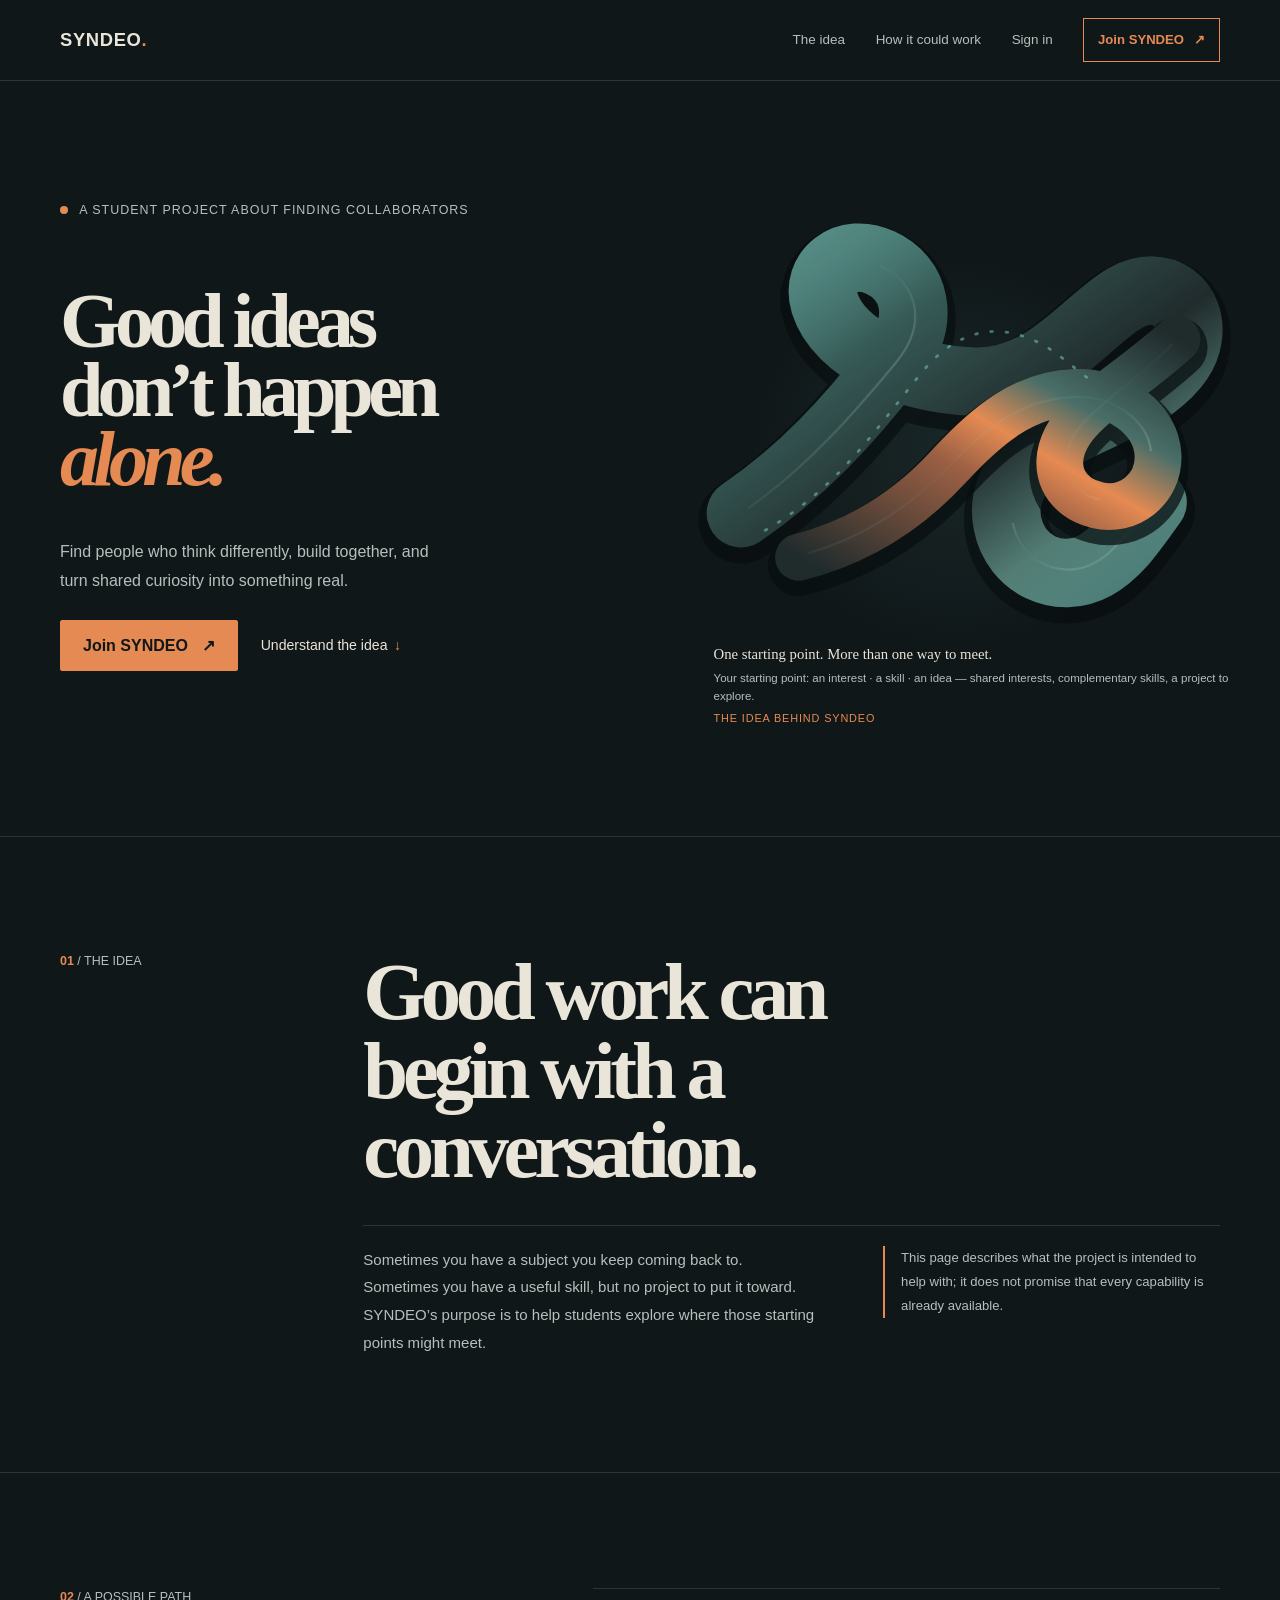
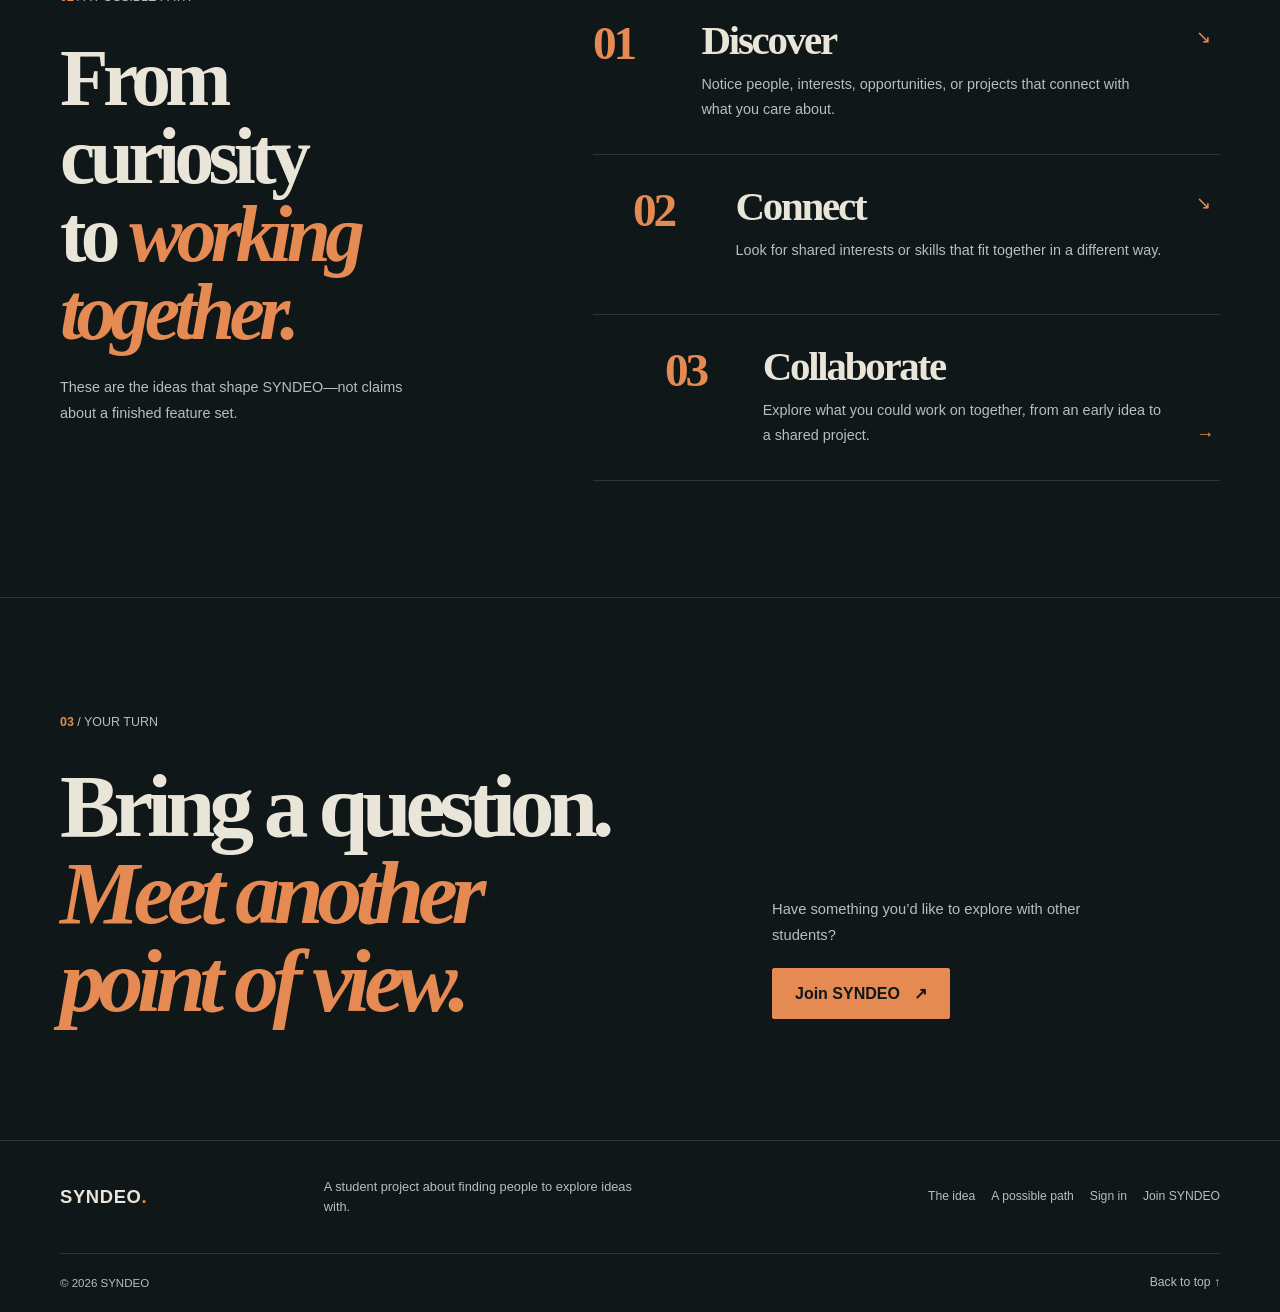
==== frontend/index.html @ c4bbc25a "Initial commit: SYNDEO frontend setup" ====
<!DOCTYPE html>
<html lang="en">
<head>
  <!-- Page metadata and the shared plus landing-page stylesheets. -->
  <meta charset="UTF-8">
  <meta name="viewport" content="width=device-width, initial-scale=1.0">
  <meta
    name="description"
    content="SYNDEO is a student project about finding people who share your interests, complement your skills, and may want to work on a project together."
  >
  <meta name="theme-color" content="#101719">
  <title>SYNDEO — Find people to make things with</title>
  <link rel="stylesheet" href="css/style.css">
  <link rel="stylesheet" href="css/landing.css">
  <script src="js/landing.js" defer></script>
  <script src="js/page-transitions.js" defer></script>
</head>

<body class="landing-page" id="top">
  <!-- Compact navigation keeps the main destinations available without JavaScript. -->
  <header class="landing-header">
    <nav class="landing-nav container" aria-label="Main navigation">
      <a class="landing-wordmark" href="index.html" aria-label="SYNDEO home">SYNDEO<span aria-hidden="true">.</span></a>
      <div class="landing-nav-links">
        <a href="#idea">The idea</a>
        <a href="#path">How it could work</a>
        <a href="pages/login.html" data-page-transition>Sign in</a>
        <a class="landing-nav-cta" href="pages/register.html" data-page-transition>Join SYNDEO <span aria-hidden="true">↗</span></a>
      </div>
    </nav>
  </header>

  <main>
    <!-- Hero pairs the existing student-focused message with an original liquid sculpture. -->
    <section class="hero-section container" aria-labelledby="hero-title">
      <div class="hero-heading">
        <p class="hero-eyebrow"><span class="eyebrow-mark" aria-hidden="true"></span>A student project about finding collaborators</p>
        <h1 id="hero-title" data-reveal="hero-title">Good ideas<br>don’t happen<br><span>alone.</span></h1>
        <div class="hero-intro" data-reveal="hero-intro">
          <p>Find people who think differently, build together, and turn shared curiosity into something real.</p>
          <div class="hero-actions">
            <a class="button hero-primary" href="pages/register.html" data-page-transition>Join SYNDEO <span aria-hidden="true">↗</span></a>
            <a class="hero-secondary" href="#idea">Understand the idea <span aria-hidden="true">↓</span></a>
          </div>
        </div>

        <figure class="hero-sculpture" data-reveal="hero-sculpture">
          <svg viewBox="0 0 640 520" aria-hidden="true" focusable="false">
            <defs>
              <linearGradient id="ribbon-teal" x1="0" y1="0" x2="1" y2="1">
                <stop offset="0" stop-color="#79C8BD" stop-opacity="0.7" />
                <stop offset="0.28" stop-color="#365A56" />
                <stop offset="0.58" stop-color="#202B2C" />
                <stop offset="0.8" stop-color="#527C74" />
                <stop offset="1" stop-color="#79C8BD" stop-opacity="0.55" />
              </linearGradient>
              <linearGradient id="ribbon-copper" x1="0" y1="1" x2="1" y2="0">
                <stop offset="0" stop-color="#202B2C" />
                <stop offset="0.42" stop-color="#9C6044" />
                <stop offset="0.56" stop-color="#E58A52" />
                <stop offset="0.72" stop-color="#496E68" />
                <stop offset="1" stop-color="#202B2C" />
              </linearGradient>
              <linearGradient id="ribbon-edge" x1="0" y1="0" x2="1" y2="1">
                <stop offset="0" stop-color="#EAE5D9" stop-opacity="0.5" />
                <stop offset="0.45" stop-color="#79C8BD" stop-opacity="0.04" />
                <stop offset="0.72" stop-color="#EAE5D9" stop-opacity="0.34" />
                <stop offset="1" stop-color="#79C8BD" stop-opacity="0.08" />
              </linearGradient>
            </defs>

            <g class="sculpture-back">
              <path class="sculpture-shadow" d="M82 372 C151 325 202 269 250 207 C290 156 274 111 237 94 C199 76 164 104 175 139 C191 190 267 224 341 226 C421 228 466 157 509 133 C550 110 584 139 578 177 C572 218 520 246 466 271 C403 300 369 340 378 384 C387 429 435 452 475 430 C502 415 520 386 539 360" />
              <path class="sculpture-ribbon sculpture-ribbon-main" d="M82 372 C151 325 202 269 250 207 C290 156 274 111 237 94 C199 76 164 104 175 139 C191 190 267 224 341 226 C421 228 466 157 509 133 C550 110 584 139 578 177 C572 218 520 246 466 271 C403 300 369 340 378 384 C387 429 435 452 475 430 C502 415 520 386 539 360" />
              <path class="sculpture-contour" d="M91 366 C157 319 205 264 254 205 C292 159 275 115 238 98" />
              <path class="sculpture-contour sculpture-contour-lower" d="M384 384 C393 426 438 447 475 427 C499 414 516 387 533 364" />
            </g>

            <g class="sculpture-front">
              <path class="sculpture-shadow sculpture-shadow-front" d="M146 421 C210 405 264 373 312 321 C356 273 397 240 453 238 C501 236 543 268 545 307 C547 345 512 372 477 363 C441 354 426 323 443 289 C461 253 512 228 566 179" />
              <path class="sculpture-ribbon sculpture-ribbon-front" d="M146 421 C210 405 264 373 312 321 C356 273 397 240 453 238 C501 236 543 268 545 307 C547 345 512 372 477 363 C441 354 426 323 443 289 C461 253 512 228 566 179" />
              <path class="sculpture-contour sculpture-contour-front" d="M158 416 C217 399 268 367 316 317 C359 272 400 244 453 243 C496 242 533 269 537 302" />
              <path class="sculpture-contour sculpture-contour-front-lower" d="M479 357 C449 349 435 321 449 291 C465 258 512 234 560 185" />
            </g>

            <g class="sculpture-thread">
              <path d="M109 391 C187 346 227 285 281 218 C317 173 355 164 390 174 C424 183 446 207 467 222" />
            </g>
          </svg>
          <figcaption class="sculpture-caption">
            <span class="sculpture-caption-title">One starting point. More than one way to meet.</span>
            <span>Your starting point: an interest · a skill · an idea — shared interests, complementary skills, a project to explore.</span>
            <span class="sculpture-caption-note">The idea behind SYNDEO</span>
          </figcaption>
        </figure>
      </div>
    </section>

    <!-- The idea stays on the shared midnight-teal canvas and describes an intention. -->
    <section class="idea-section" id="idea" aria-labelledby="idea-title">
      <div class="container idea-layout">
        <p class="section-index"><span>01</span> / The idea</p>
        <div class="idea-content" data-reveal="idea-content">
          <h2 id="idea-title">Good work can begin with a conversation.</h2>
          <div class="idea-copy">
            <p>Sometimes you have a subject you keep coming back to. Sometimes you have a useful skill, but no project to put it toward. SYNDEO’s purpose is to help students explore where those starting points might meet.</p>
            <p class="idea-caveat">This page describes what the project is intended to help with; it does not promise that every capability is already available.</p>
          </div>
        </div>
      </div>
    </section>

    <!-- The three concepts form one connected sequence rather than repeated feature cards. -->
    <section class="path-section" id="path" aria-labelledby="path-title">
      <div class="container path-layout">
        <div class="path-lead" data-reveal="path-lead">
          <p class="section-index"><span>02</span> / A possible path</p>
          <h2 id="path-title">From curiosity<br>to <em>working together.</em></h2>
          <p class="path-intro">These are the ideas that shape SYNDEO—not claims about a finished feature set.</p>
        </div>
        <ol class="path-steps">
          <li class="path-step path-step-discover" data-reveal="path-step">
            <span class="step-marker" aria-hidden="true">01</span>
            <div><h3>Discover</h3><p>Notice people, interests, opportunities, or projects that connect with what you care about.</p></div>
            <span class="step-direction" aria-hidden="true">↘</span>
          </li>
          <li class="path-step path-step-connect" data-reveal="path-step">
            <span class="step-marker" aria-hidden="true">02</span>
            <div><h3>Connect</h3><p>Look for shared interests or skills that fit together in a different way.</p></div>
            <span class="step-direction" aria-hidden="true">↘</span>
          </li>
          <li class="path-step path-step-collaborate" data-reveal="path-step">
            <span class="step-marker" aria-hidden="true">03</span>
            <div><h3>Collaborate</h3><p>Explore what you could work on together, from an early idea to a shared project.</p></div>
            <span class="step-direction step-direction-end" aria-hidden="true">→</span>
          </li>
        </ol>
      </div>
    </section>

    <!-- The closing invitation is direct and uses the existing registration destination. -->
    <section class="invitation-section" aria-labelledby="invitation-title">
      <div class="container invitation-inner" data-reveal="invitation">
        <div class="invitation-copy">
          <p class="section-index"><span>03</span> / Your turn</p>
          <h2 id="invitation-title">Bring a question.<br><span>Meet another point of view.</span></h2>
        </div>
        <div class="invitation-action">
          <p>Have something you’d like to explore with other students?</p>
          <a class="button invitation-button" href="pages/register.html" data-page-transition>Join SYNDEO <span aria-hidden="true">↗</span></a>
        </div>
      </div>
    </section>
  </main>

  <!-- Footer repeats useful destinations without inventing external contact or social links. -->
  <footer class="landing-footer">
    <div class="container footer-top">
      <a class="landing-wordmark footer-wordmark" href="index.html" aria-label="SYNDEO home">SYNDEO<span aria-hidden="true">.</span></a>
      <p class="footer-description">A student project about finding people to explore ideas with.</p>
      <nav class="footer-links" aria-label="Footer navigation">
        <a href="#idea">The idea</a>
        <a href="#path">A possible path</a>
        <a href="pages/login.html" data-page-transition>Sign in</a>
        <a href="pages/register.html" data-page-transition>Join SYNDEO</a>
      </nav>
    </div>
    <div class="container footer-bottom">
      <span>© 2026 SYNDEO</span>
      <a href="#top" class="footer-back-to-top">Back to top ↑</a>
    </div>
  </footer>
</body>
</html>
---- frontend/css/style.css ----
/* ========================================
   SYNDEO — SHARED DESIGN SYSTEM
   ======================================== */

/* 1. DESIGN TOKENS */

:root {
  /* Brand colors */
  --color-bg: #101719;
  --color-surface: #172122;
  --color-surface-raised: #202B2C;
  --color-accent: #E58A52;
  --color-accent-secondary: #79C8BD;

  /* Text colors */
  --color-text: #EAE5D9;
  --color-text-muted: #B6C0BB;

  /* Borders and feedback */
  --color-border: rgb(234 229 217 / 14%);
  --color-border-strong: rgb(234 229 217 / 42%);
  --color-danger: #FF7777;
  --color-success: #79C8A1;

  /* Typography */
  --font-body: "DM Sans", sans-serif;
  --font-heading: "Space Grotesk", sans-serif;

  /* Layout */
  --container-width: 1160px;
  --page-gutter: 32px;

  /* Spacing */
  --space-1: 4px;
  --space-2: 8px;
  --space-3: 12px;
  --space-4: 16px;
  --space-5: 24px;
  --space-6: 32px;
  --space-7: 48px;
  --space-8: 64px;

  /* Shape and motion */
  --radius-sm: 6px;
  --radius-md: 12px;
  --radius-lg: 20px;
  --transition-fast: 180ms ease;
}

/* 2. RESET */

*,
*::before,
*::after {
  box-sizing: border-box;
}

html {
  scroll-behavior: smooth;
  scroll-padding-top: 90px;
}

body {
  margin: 0;
  min-width: 320px;
  background: var(--color-bg);
  color: var(--color-text);
  font-family: var(--font-body);
  font-size: 16px;
  line-height: 1.6;
  -webkit-font-smoothing: antialiased;
}

img {
  display: block;
  max-width: 100%;
}

button,
input,
textarea,
select {
  font: inherit;
}

button,
a {
  -webkit-tap-highlight-color: transparent;
}

a {
  color: inherit;
  text-decoration: none;
}

button {
  cursor: pointer;
}

button:disabled {
  cursor: not-allowed;
  opacity: 0.6;
}

::selection {
  background: var(--color-accent);
  color: var(--color-bg);
}

/* 3. SHARED TYPOGRAPHY */

h1,
h2,
h3,
h4,
p {
  margin-top: 0;
}

h1,
h2,
h3,
h4 {
  font-family: var(--font-heading);
  line-height: 1.15;
  letter-spacing: -0.04em;
}

h1 {
  font-size: clamp(2.5rem, 6vw, 5rem);
}

h2 {
  font-size: clamp(2rem, 4vw, 3.5rem);
}

p {
  color: var(--color-text-muted);
}

/* 4. SHARED LAYOUT */

.container {
  width: min(
    var(--container-width),
    calc(100% - var(--page-gutter) * 2)
  );
  margin-inline: auto;
}

.section {
  padding-block: var(--space-8);
}

.eyebrow {
  color: var(--color-accent);
  font-size: 0.75rem;
  font-weight: 700;
  letter-spacing: 0.14em;
  text-transform: uppercase;
}

/* 5. SHARED BUTTONS */

.button {
  display: inline-flex;
  min-height: 48px;
  align-items: center;
  justify-content: center;
  gap: var(--space-3);
  padding: 12px 22px;
  border: 1px solid var(--color-accent);
  border-radius: var(--radius-sm);
  background: var(--color-accent);
  color: var(--color-bg);
  font-weight: 700;
  text-align: center;
 transition:
  background var(--transition-fast),
  color var(--transition-fast),
  transform var(--transition-fast);
}

.button:hover {
  background: transparent;
  color: var(--color-accent);
  transform: translateY(-2px);
}

.button:active {
  transform: translateY(0);
}

.button-outline {
  background: transparent;
  color: var(--color-accent);
}

.button-outline:hover {
  background: var(--color-accent);
  color: var(--color-bg);
}

/* 6. SHARED LINKS AND ACCESSIBILITY */

.text-link {
  color: var(--color-text-muted);
  transition: color var(--transition-fast);
}

.text-link:hover {
  color: var(--color-accent);
}

:focus-visible {
  outline: 3px solid var(--color-accent-secondary);
  outline-offset: 4px;
}

[hidden] {
  display: none !important;
}

body.page-transition-enter {
  animation: page-enter 260ms ease-out both;
}

body.page-transition-exit {
  animation: page-exit 150ms ease-in forwards;
  pointer-events: none;
}

@keyframes page-exit {
  to {
    opacity: 0;
    transform: translateY(-5px);
  }
}

@keyframes page-enter {
  from {
    opacity: 0;
    transform: translateY(7px);
  }

  to {
    opacity: 1;
    transform: translateX(0);
  }
}

/* 7. RESPONSIVE DEFAULTS */

@media (max-width: 600px) {
  :root {
    --page-gutter: 20px;
  }

  .section {
    padding-block: 48px;
  }

  .button {
    min-height: 46px;
  }
}

@media (max-width: 320px) {
  body {
    min-width: 0;
  }
}

/* 8. REDUCED MOTION ACCESSIBILITY */

@media (prefers-reduced-motion: reduce) {
  *,
  *::before,
  *::after {
    scroll-behavior: auto !important;
    animation-duration: 0.01ms !important;
    animation-iteration-count: 1 !important;
    transition-duration: 0.01ms !important;
  }

  body.page-transition-enter,
  body.page-transition-exit {
    animation: none;
    pointer-events: auto;
  }
}
---- frontend/css/landing.css ----
/* SYNDEO landing page: one continuous canvas, with an editorial reading rhythm. */

:root {
  --landing-burgundy: var(--color-bg);
  --landing-yellow: var(--color-accent);
  --landing-paper: var(--color-text);
  --landing-muted: var(--color-text-muted);
  --landing-rule: var(--color-border);
  --landing-display: "Palatino Linotype", "Book Antiqua", Georgia, serif;
  --landing-body: Arial, Helvetica, sans-serif;
}

html {
  scroll-padding-top: 1.5rem;
}

.landing-page {
  overflow-x: clip;
  background: var(--landing-burgundy);
  color: var(--landing-paper);
  font-family: var(--landing-body);
}

.landing-page h1,
.landing-page h2,
.landing-page h3 {
  font-family: var(--landing-display);
}

.landing-header {
  border-bottom: 1px solid var(--landing-rule);
  background: var(--landing-burgundy);
}

.landing-nav {
  display: flex;
  min-height: 5rem;
  align-items: center;
  justify-content: space-between;
  gap: 1.5rem;
}

.landing-wordmark {
  flex: 0 0 auto;
  color: var(--landing-paper);
  font-family: var(--landing-body);
  font-size: 1.15rem;
  font-weight: 800;
  letter-spacing: 0.035em;
}

.landing-wordmark span {
  color: var(--landing-yellow);
}

.landing-nav-links {
  display: flex;
  align-items: center;
  justify-content: flex-end;
  gap: clamp(0.9rem, 2.4vw, 2rem);
}

.landing-nav-links a:not(.landing-nav-cta),
.footer-links a,
.footer-back-to-top {
  color: var(--landing-muted);
  font-size: 0.84rem;
  transition: color 160ms ease;
}

.landing-nav-links a:not(.landing-nav-cta):hover,
.footer-links a:hover,
.footer-back-to-top:hover {
  color: var(--landing-yellow);
}

.landing-nav-cta {
  display: inline-flex;
  min-height: 2.8rem;
  align-items: center;
  gap: 0.65rem;
  padding: 0.55rem 0.85rem;
  border: 1px solid var(--landing-yellow);
  color: var(--landing-yellow);
  font-size: 0.82rem;
  font-weight: 700;
  transition: background-color 160ms ease, color 160ms ease;
}

.landing-nav-cta:hover {
  background: var(--landing-yellow);
  color: var(--landing-burgundy);
}

.hero-section {
  padding-block: clamp(3.5rem, 6vw, 5.5rem) clamp(4rem, 7vw, 6.5rem);
}

.hero-heading {
  display: grid;
  min-height: clamp(32rem, 46vw, 42rem);
  grid-template-areas:
    "eyebrow artwork"
    "title artwork"
    "intro artwork";
  grid-template-columns: minmax(0, 1.05fr) minmax(0, 0.95fr);
  grid-template-rows: auto auto auto;
  align-content: center;
  align-items: center;
  gap: 1.4rem clamp(2rem, 5vw, 5rem);
}

.hero-eyebrow {
  display: flex;
  grid-area: eyebrow;
  align-items: center;
  gap: 0.7rem;
  margin: 0;
  color: var(--landing-muted);
  font-size: 0.78rem;
  letter-spacing: 0.08em;
  line-height: 1.5;
  text-transform: uppercase;
}

.eyebrow-mark {
  width: 0.5rem;
  height: 0.5rem;
  flex: 0 0 auto;
  border-radius: 50%;
  background: var(--landing-yellow);
}

.hero-heading h1 {
  grid-area: title;
  max-width: 12ch;
  margin: 0;
  color: var(--landing-paper);
  font-size: clamp(3.8rem, 6.1vw, 5.8rem);
  font-weight: 700;
  letter-spacing: -0.075em;
  line-height: 0.88;
}

.hero-heading h1 span {
  color: var(--landing-yellow);
  font-style: italic;
}

.hero-intro {
  grid-area: intro;
  max-width: 25rem;
  align-self: start;
  padding-bottom: 0.6rem;
}

.hero-intro > p {
  margin: 0 0 1.5rem;
  color: var(--landing-muted);
  font-size: 1rem;
  line-height: 1.8;
}

.hero-actions {
  display: flex;
  flex-wrap: wrap;
  align-items: center;
  gap: 0.9rem 1.4rem;
}

.hero-primary,
.invitation-button {
  min-height: 3rem;
  gap: 0.9rem;
  border-color: var(--landing-yellow);
  border-radius: 2px;
  background: var(--landing-yellow);
  color: var(--landing-burgundy);
  text-decoration: none;
  transition: background-color 160ms ease, color 160ms ease, transform 160ms ease;
}

.hero-primary:hover,
.invitation-button:hover {
  background: transparent;
  color: var(--landing-yellow);
  transform: translateY(-2px);
}

.hero-secondary {
  display: inline-flex;
  min-height: 2.75rem;
  align-items: center;
  color: var(--landing-paper);
  font-size: 0.88rem;
}

.hero-secondary span {
  margin-left: 0.4rem;
  color: var(--landing-yellow);
  transition: transform 160ms ease;
}

.hero-secondary:hover span {
  transform: translateY(3px);
}

.hero-sculpture {
  position: relative;
  z-index: 0;
  display: grid;
  min-width: 0;
  grid-area: artwork;
  place-items: center;
  margin: 0 -1.5rem 0 -2rem;
  isolation: isolate;
}

.hero-sculpture::before {
  position: absolute;
  z-index: -1;
  inset: 12%;
  border-radius: 50%;
  background: radial-gradient(ellipse, rgb(121 200 189 / 9%), transparent 70%);
  content: "";
}

.hero-sculpture svg {
  display: block;
  width: min(100%, 40rem);
  height: auto;
  overflow: visible;
}

.sculpture-caption {
  display: grid;
  gap: 0.25rem;
  margin: -0.2rem 0 0 8%;
  color: var(--landing-muted);
  font-size: 0.72rem;
  line-height: 1.55;
}

.sculpture-caption-title {
  color: var(--landing-paper);
  font-family: var(--landing-display);
  font-size: 0.92rem;
}

.sculpture-caption-note {
  color: var(--landing-yellow);
  font-size: 0.68rem;
  letter-spacing: 0.08em;
  text-transform: uppercase;
}

.sculpture-shadow,
.sculpture-ribbon,
.sculpture-contour,
.sculpture-thread path {
  fill: none;
  stroke-linecap: round;
  stroke-linejoin: round;
}

.sculpture-shadow {
  stroke: #080E10;
  stroke-width: 94;
  opacity: 0.68;
  transform: translate(0, 9px);
}

.sculpture-shadow-front {
  stroke-width: 68;
  opacity: 0.72;
}

.sculpture-ribbon {
  stroke-width: 76;
}

.sculpture-ribbon-main {
  stroke: url("#ribbon-teal");
}

.sculpture-ribbon-front {
  stroke: url("#ribbon-copper");
  stroke-width: 52;
}

.sculpture-contour {
  stroke: url("#ribbon-edge");
  stroke-width: 2.5;
  opacity: 0.8;
}

.sculpture-contour-lower,
.sculpture-contour-front-lower {
  opacity: 0.48;
}

.sculpture-thread path {
  stroke: #79C8BD;
  stroke-width: 3;
  stroke-dasharray: 2 15;
  opacity: 0.54;
}

.motion-ready .hero-sculpture:not(.is-visible) .sculpture-back,
.motion-ready .hero-sculpture:not(.is-visible) .sculpture-front,
.motion-ready .hero-sculpture:not(.is-visible) .sculpture-thread {
  animation-play-state: paused;
}

.idea-section {
  padding-block: clamp(4.5rem, 9vw, 8rem);
  border-top: 1px solid var(--landing-rule);
}

.idea-layout {
  display: grid;
  grid-template-columns: minmax(9rem, 0.38fr) minmax(0, 1.62fr);
  gap: clamp(2rem, 8vw, 8rem);
}

.section-index {
  margin: 0;
  color: var(--landing-muted);
  font-size: 0.78rem;
  line-height: 1.6;
  text-transform: uppercase;
}

.section-index span {
  color: var(--landing-yellow);
  font-weight: 700;
}

.idea-content h2 {
  max-width: 15ch;
  margin: 0;
  color: var(--landing-paper);
  font-size: clamp(2.8rem, 6.3vw, 6rem);
  font-weight: 600;
  letter-spacing: -0.065em;
  line-height: 0.98;
}

.idea-copy {
  display: grid;
  grid-template-columns: minmax(0, 1.15fr) minmax(12rem, 0.85fr);
  align-items: start;
  gap: clamp(1.5rem, 5vw, 5rem);
  margin-top: 2.2rem;
  padding-top: 1.25rem;
  border-top: 1px solid var(--landing-rule);
}

.idea-copy p {
  margin: 0;
  color: var(--landing-muted);
  font-size: 0.94rem;
  line-height: 1.85;
}

.idea-copy .idea-caveat {
  padding-left: 1rem;
  border-left: 2px solid var(--landing-yellow);
  font-size: 0.82rem;
}

.path-section {
  padding-block: clamp(4.5rem, 9vw, 8rem);
  border-top: 1px solid var(--landing-rule);
}

.path-layout {
  display: grid;
  grid-template-columns: minmax(15rem, 0.8fr) minmax(0, 1.2fr);
  gap: clamp(2.5rem, 9vw, 9rem);
}

.path-lead {
  align-self: start;
}

.path-lead h2 {
  margin: 2rem 0 1.5rem;
  font-size: clamp(3rem, 6.2vw, 5.8rem);
  font-weight: 600;
  letter-spacing: -0.07em;
  line-height: 0.98;
}

.path-lead h2 em {
  color: var(--landing-yellow);
  font-style: italic;
}

.path-intro {
  max-width: 22rem;
  margin: 0;
  color: var(--landing-muted);
  font-size: 0.9rem;
  line-height: 1.8;
}

.path-steps {
  margin: 0;
  padding: 0;
  list-style: none;
}

.path-step {
  display: grid;
  grid-template-columns: minmax(3.5rem, 0.3fr) minmax(0, 1.7fr) 1.5rem;
  align-items: start;
  gap: clamp(0.7rem, 2vw, 1.6rem);
  min-height: 10rem;
  padding: 1.8rem 0 2rem;
  border-top: 1px solid var(--landing-rule);
}

.path-step:last-child {
  border-bottom: 1px solid var(--landing-rule);
}

.path-step-connect {
  padding-left: clamp(0.5rem, 3.5vw, 2.5rem);
}

.path-step-collaborate {
  padding-left: clamp(1rem, 6vw, 4.5rem);
}

.step-marker {
  padding-top: 0.05em;
  color: var(--landing-yellow);
  font-family: var(--landing-display);
  font-size: clamp(1.8rem, 3.7vw, 3.2rem);
  font-weight: 600;
  letter-spacing: -0.07em;
  line-height: 1;
}

.path-step h3 {
  margin: 0 0 0.55rem;
  color: var(--landing-paper);
  font-size: clamp(1.7rem, 3.2vw, 2.8rem);
  font-weight: 600;
  letter-spacing: -0.055em;
  line-height: 1.1;
}

.path-step p {
  max-width: 27rem;
  margin: 0;
  color: var(--landing-muted);
  font-size: 0.9rem;
  line-height: 1.75;
}

.step-direction {
  padding-top: 0.25rem;
  color: var(--landing-yellow);
  font-size: 1.15rem;
  transition: transform 160ms ease;
}

.path-step:hover .step-direction {
  transform: translate(3px, 3px);
}

.step-direction-end {
  align-self: end;
}

.invitation-section {
  padding-block: clamp(4.5rem, 9vw, 8rem);
  border-top: 1px solid var(--landing-rule);
}

.invitation-inner {
  display: grid;
  grid-template-columns: minmax(0, 1.2fr) minmax(14rem, 0.8fr);
  align-items: end;
  gap: 2.5rem;
}

.invitation-copy h2 {
  max-width: 13ch;
  margin: 1.8rem 0 0;
  font-size: clamp(3.2rem, 7vw, 6.4rem);
  font-weight: 600;
  letter-spacing: -0.07em;
  line-height: 0.98;
}

.invitation-copy h2 span {
  color: var(--landing-yellow);
  font-style: italic;
}

.invitation-action {
  padding-bottom: 0.35rem;
}

.invitation-action p {
  max-width: 20rem;
  margin: 0 0 1.2rem;
  color: var(--landing-muted);
  font-size: 0.92rem;
  line-height: 1.75;
}

.landing-footer {
  border-top: 1px solid var(--landing-rule);
  background: var(--landing-burgundy);
}

.footer-top {
  display: grid;
  grid-template-columns: minmax(8rem, 0.55fr) minmax(12rem, 1fr) minmax(16rem, 1fr);
  align-items: center;
  gap: 1.5rem;
  min-height: 7rem;
  padding-block: 1.5rem;
}

.footer-wordmark {
  justify-self: start;
}

.footer-description {
  max-width: 20rem;
  margin: 0;
  color: var(--landing-muted);
  font-size: 0.8rem;
  line-height: 1.6;
}

.footer-links {
  display: flex;
  flex-wrap: wrap;
  justify-content: flex-end;
  gap: 0.65rem 1rem;
}

.footer-links a,
.footer-back-to-top {
  font-size: 0.76rem;
}

.footer-bottom {
  display: flex;
  min-height: 3.7rem;
  align-items: center;
  justify-content: space-between;
  gap: 1rem;
  border-top: 1px solid var(--landing-rule);
  color: var(--landing-muted);
  font-size: 0.72rem;
}

.landing-page a:focus-visible {
  outline: 3px solid var(--landing-yellow);
  outline-offset: 4px;
}

/* Motion is enabled only after the observer is ready, so script failures stay visible. */
.motion-ready [data-reveal] {
  opacity: 0;
  transform: translateY(1rem);
  transition: opacity 600ms ease, transform 600ms ease;
}

.motion-ready [data-reveal].is-visible {
  opacity: 1;
  transform: translateY(0);
}

.hero-heading h1[data-reveal] {
  transition-delay: 60ms;
}

.hero-sculpture[data-reveal] {
  transition-delay: 120ms;
}

.hero-intro[data-reveal] {
  transition-delay: 180ms;
}

.path-step:nth-child(2)[data-reveal] {
  transition-delay: 100ms;
}

.path-step:nth-child(3)[data-reveal] {
  transition-delay: 180ms;
}

.hero-sculpture.is-visible .sculpture-back {
  animation: sculpture-drift-back 29s ease-in-out infinite alternate;
}

.hero-sculpture.is-visible .sculpture-front {
  animation: sculpture-drift-front 23s ease-in-out infinite alternate;
}

.hero-sculpture.is-visible .sculpture-thread path {
  animation: sculpture-thread-flow 18s linear infinite;
}

@keyframes sculpture-drift-back {
  from { transform: translate3d(-2px, 3px, 0) rotate(-0.4deg); }
  to { transform: translate3d(5px, -5px, 0) rotate(1deg); }
}

@keyframes sculpture-drift-front {
  from { transform: translate3d(3px, -2px, 0) rotate(0.5deg); }
  to { transform: translate3d(-4px, 4px, 0) rotate(-1deg); }
}

@keyframes sculpture-thread-flow {
  to { stroke-dashoffset: -68; }
}

@media (prefers-reduced-motion: reduce) {
  .landing-page *,
  .landing-page *::before,
  .landing-page *::after {
    scroll-behavior: auto;
    animation: none;
    transition: none;
  }

  .hero-sculpture .sculpture-back,
  .hero-sculpture .sculpture-front,
  .hero-sculpture .sculpture-thread {
    animation: none;
  }
}

@media (max-width: 900px) {
  .hero-heading {
    min-height: 34rem;
    grid-template-columns: minmax(0, 1fr) minmax(0, 0.9fr);
    gap: 1.4rem 2rem;
  }

  .hero-heading h1 {
    max-width: 12ch;
    font-size: clamp(3.2rem, 6.7vw, 5rem);
  }

  .hero-sculpture {
    margin-inline: -1.5rem;
  }

  .idea-layout {
    grid-template-columns: minmax(7rem, 0.32fr) minmax(0, 1.68fr);
    gap: 2.5rem;
  }

  .path-layout {
    grid-template-columns: minmax(13rem, 0.75fr) minmax(0, 1.25fr);
    gap: 3rem;
  }

  .footer-top {
    grid-template-columns: minmax(7rem, 0.5fr) minmax(10rem, 1fr);
  }

  .footer-links {
    grid-column: 1 / -1;
    justify-content: flex-start;
  }
}

@media (max-width: 650px) {
  .landing-nav {
    min-height: 0;
    align-items: flex-start;
    flex-direction: column;
    gap: 0.6rem;
    padding-block: 0.9rem;
  }

  .landing-nav-links {
    width: 100%;
    flex-wrap: wrap;
    justify-content: flex-start;
    gap: 0.25rem 1rem;
  }

  .landing-nav-links a:not(.landing-nav-cta) {
    display: inline-flex;
    min-height: 2.75rem;
    align-items: center;
    font-size: 0.8rem;
  }

  .landing-nav-cta {
    min-height: 2.75rem;
  }

  .hero-section {
    padding-block: 3.5rem 4.5rem;
  }

  .hero-heading {
    min-height: 0;
    grid-template-areas:
      "eyebrow"
      "title"
      "intro"
      "artwork";
    grid-template-columns: minmax(0, 1fr);
    gap: 1.5rem;
  }

  .hero-eyebrow {
    grid-area: eyebrow;
  }

  .hero-heading h1 {
    max-width: none;
    font-size: clamp(2.8rem, 14vw, 5.4rem);
  }

  .hero-intro {
    grid-area: intro;
    max-width: 34rem;
  }

  .hero-intro > p {
    font-size: 0.94rem;
  }

  .hero-sculpture {
    width: min(100%, 32rem);
    grid-area: artwork;
    justify-self: center;
    margin: -0.5rem -1rem -1rem;
  }

  .sculpture-caption {
    margin-left: 0;
  }

  .idea-layout,
  .path-layout,
  .invitation-inner {
    grid-template-columns: 1fr;
    gap: 2rem;
  }

  .idea-content h2 {
    font-size: clamp(2.65rem, 11.5vw, 4.8rem);
  }

  .idea-copy {
    grid-template-columns: 1fr;
    gap: 1.25rem;
    margin-top: 1.5rem;
  }

  .path-lead h2 {
    margin-top: 1.3rem;
    font-size: clamp(3rem, 12vw, 5rem);
  }

  .path-step {
    min-height: 0;
    grid-template-columns: 3.2rem minmax(0, 1fr) 1rem;
    padding-block: 1.4rem;
  }

  .path-step-connect {
    padding-left: 0.5rem;
  }

  .path-step-collaborate {
    padding-left: 1rem;
  }

  .step-marker {
    font-size: 1.7rem;
  }

  .invitation-inner {
    gap: 1.75rem;
  }

  .invitation-copy h2 {
    margin-top: 1.3rem;
    font-size: clamp(3rem, 12vw, 5rem);
  }

  .footer-top {
    grid-template-columns: 1fr;
    gap: 0.8rem;
    padding-block: 1.4rem;
  }

  .footer-links {
    grid-column: auto;
    gap: 0.7rem 1rem;
  }
}

@media (max-width: 380px) {
  .path-step {
    grid-template-columns: 2.7rem minmax(0, 1fr) 0.8rem;
    gap: 0.65rem;
  }

  .footer-bottom {
    align-items: flex-start;
    flex-direction: column;
    justify-content: center;
    padding-block: 0.8rem;
  }
}
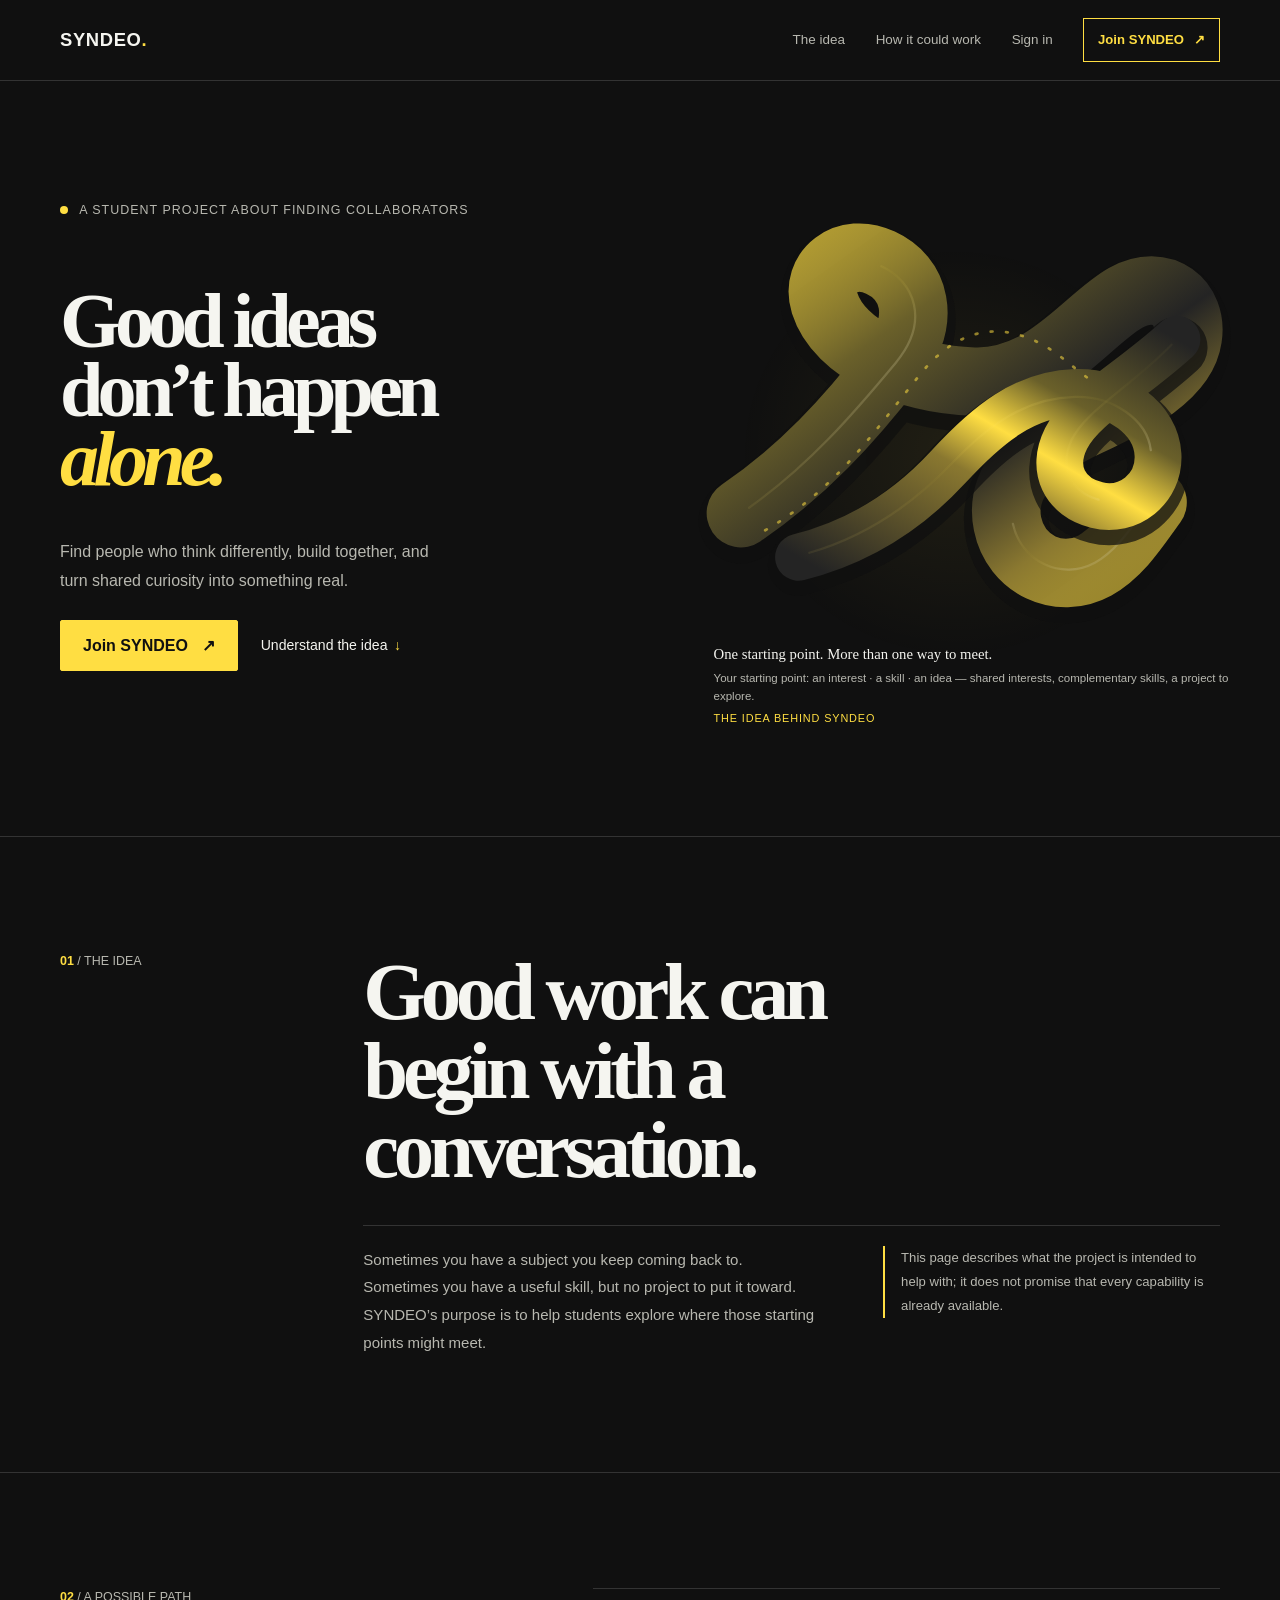
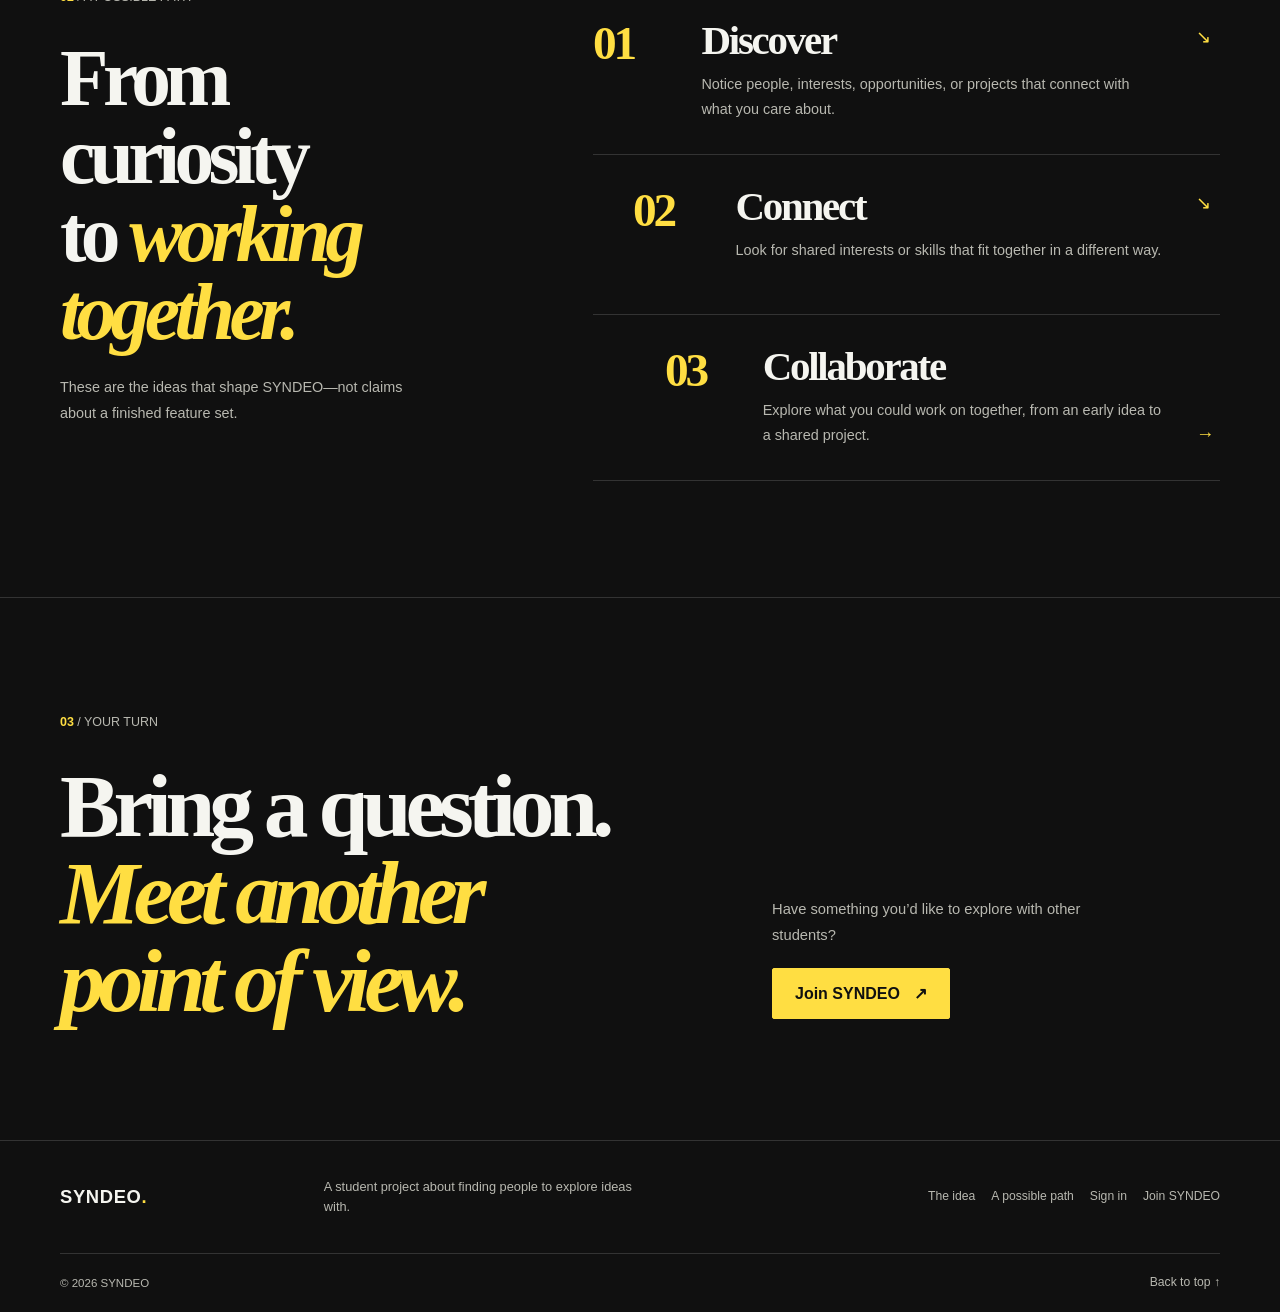
==== commit fc264e4e: "Update frontend color palette Co-authored-by: Copilot <223556219+Copilot@users.noreply.github.com>" ====
--- a/frontend/index.html
+++ b/frontend/index.html
@@ -8,7 +8,7 @@
     name="description"
     content="SYNDEO is a student project about finding people who share your interests, complement your skills, and may want to work on a project together."
   >
-  <meta name="theme-color" content="#101719">
+  <meta name="theme-color" content="#101010">
   <title>SYNDEO — Find people to make things with</title>
   <link rel="stylesheet" href="css/style.css">
   <link rel="stylesheet" href="css/landing.css">
@@ -48,24 +48,24 @@
           <svg viewBox="0 0 640 520" aria-hidden="true" focusable="false">
             <defs>
               <linearGradient id="ribbon-teal" x1="0" y1="0" x2="1" y2="1">
-                <stop offset="0" stop-color="#79C8BD" stop-opacity="0.7" />
-                <stop offset="0.28" stop-color="#365A56" />
-                <stop offset="0.58" stop-color="#202B2C" />
-                <stop offset="0.8" stop-color="#527C74" />
-                <stop offset="1" stop-color="#79C8BD" stop-opacity="0.55" />
+                <stop offset="0" stop-color="#FFDE42" stop-opacity="0.7" />
+                <stop offset="0.28" stop-color="#6A602A" />
+                <stop offset="0.58" stop-color="#242424" />
+                <stop offset="0.8" stop-color="#8A7830" />
+                <stop offset="1" stop-color="#FFDE42" stop-opacity="0.55" />
               </linearGradient>
               <linearGradient id="ribbon-copper" x1="0" y1="1" x2="1" y2="0">
-                <stop offset="0" stop-color="#202B2C" />
-                <stop offset="0.42" stop-color="#9C6044" />
-                <stop offset="0.56" stop-color="#E58A52" />
-                <stop offset="0.72" stop-color="#496E68" />
-                <stop offset="1" stop-color="#202B2C" />
+                <stop offset="0" stop-color="#242424" />
+                <stop offset="0.42" stop-color="#8A7830" />
+                <stop offset="0.56" stop-color="#FFDE42" />
+                <stop offset="0.72" stop-color="#6A602A" />
+                <stop offset="1" stop-color="#242424" />
               </linearGradient>
               <linearGradient id="ribbon-edge" x1="0" y1="0" x2="1" y2="1">
-                <stop offset="0" stop-color="#EAE5D9" stop-opacity="0.5" />
-                <stop offset="0.45" stop-color="#79C8BD" stop-opacity="0.04" />
-                <stop offset="0.72" stop-color="#EAE5D9" stop-opacity="0.34" />
-                <stop offset="1" stop-color="#79C8BD" stop-opacity="0.08" />
+                <stop offset="0" stop-color="#F5F5F0" stop-opacity="0.5" />
+                <stop offset="0.45" stop-color="#FFDE42" stop-opacity="0.04" />
+                <stop offset="0.72" stop-color="#F5F5F0" stop-opacity="0.34" />
+                <stop offset="1" stop-color="#FFDE42" stop-opacity="0.08" />
               </linearGradient>
             </defs>
 
--- a/frontend/css/style.css
+++ b/frontend/css/style.css
@@ -7,19 +7,19 @@
 
 :root {
   /* Brand colors */
-  --color-bg: #101719;
-  --color-surface: #172122;
-  --color-surface-raised: #202B2C;
-  --color-accent: #E58A52;
-  --color-accent-secondary: #79C8BD;
+  --color-bg: #101010;
+  --color-surface: #1A1A1A;
+  --color-surface-raised: #242424;
+  --color-accent: #FFDE42;
+  --color-accent-secondary: #FFDE42;
 
   /* Text colors */
-  --color-text: #EAE5D9;
-  --color-text-muted: #B6C0BB;
+  --color-text: #F5F5F0;
+  --color-text-muted: #B8B8B0;
 
   /* Borders and feedback */
-  --color-border: rgb(234 229 217 / 14%);
-  --color-border-strong: rgb(234 229 217 / 42%);
+  --color-border: #333333;
+  --color-border-strong: rgb(245 245 240 / 42%);
   --color-danger: #FF7777;
   --color-success: #79C8A1;
 
--- a/frontend/css/landing.css
+++ b/frontend/css/landing.css
@@ -221,7 +221,7 @@
   z-index: -1;
   inset: 12%;
   border-radius: 50%;
-  background: radial-gradient(ellipse, rgb(121 200 189 / 9%), transparent 70%);
+  background: radial-gradient(ellipse, rgb(255 222 66 / 7%), transparent 70%);
   content: "";
 }
 
@@ -264,7 +264,7 @@
 }
 
 .sculpture-shadow {
-  stroke: #080E10;
+  stroke: #101010;
   stroke-width: 94;
   opacity: 0.68;
   transform: translate(0, 9px);
@@ -300,7 +300,7 @@
 }
 
 .sculpture-thread path {
-  stroke: #79C8BD;
+  stroke: #FFDE42;
   stroke-width: 3;
   stroke-dasharray: 2 15;
   opacity: 0.54;
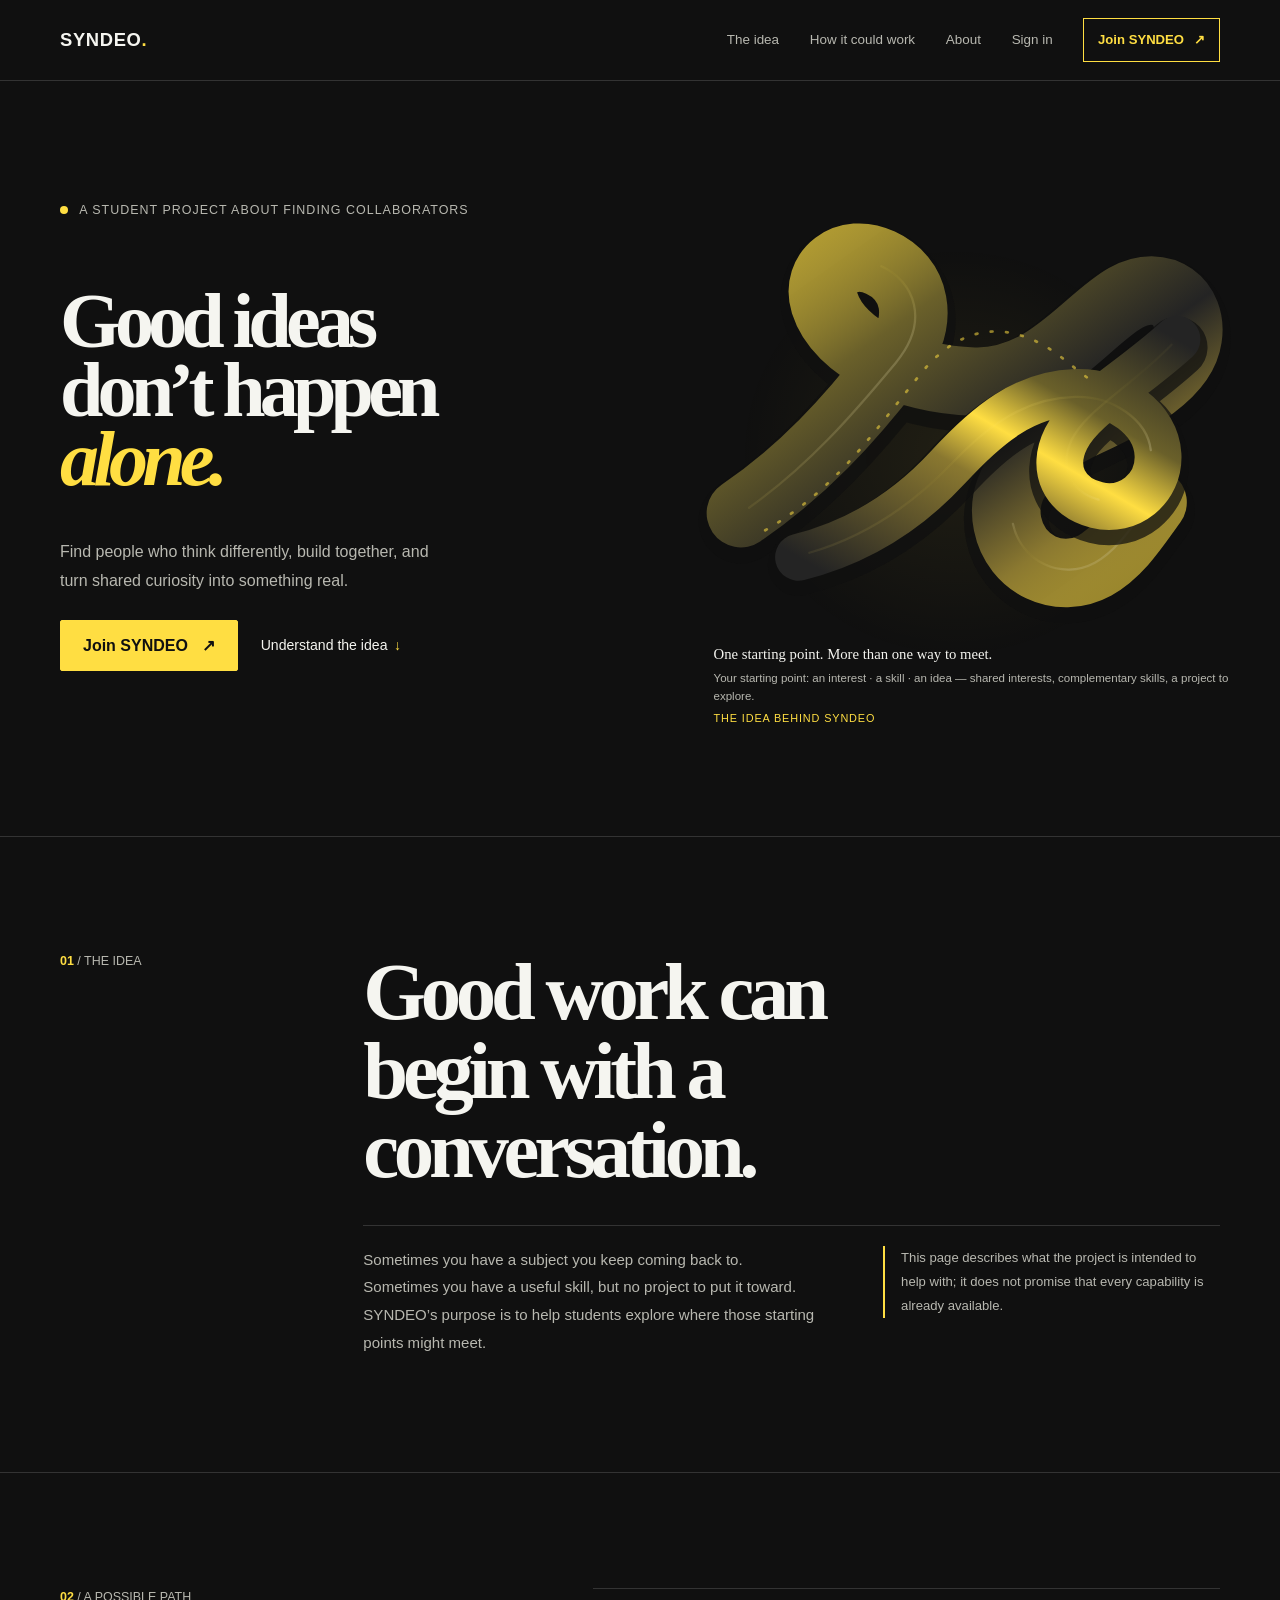
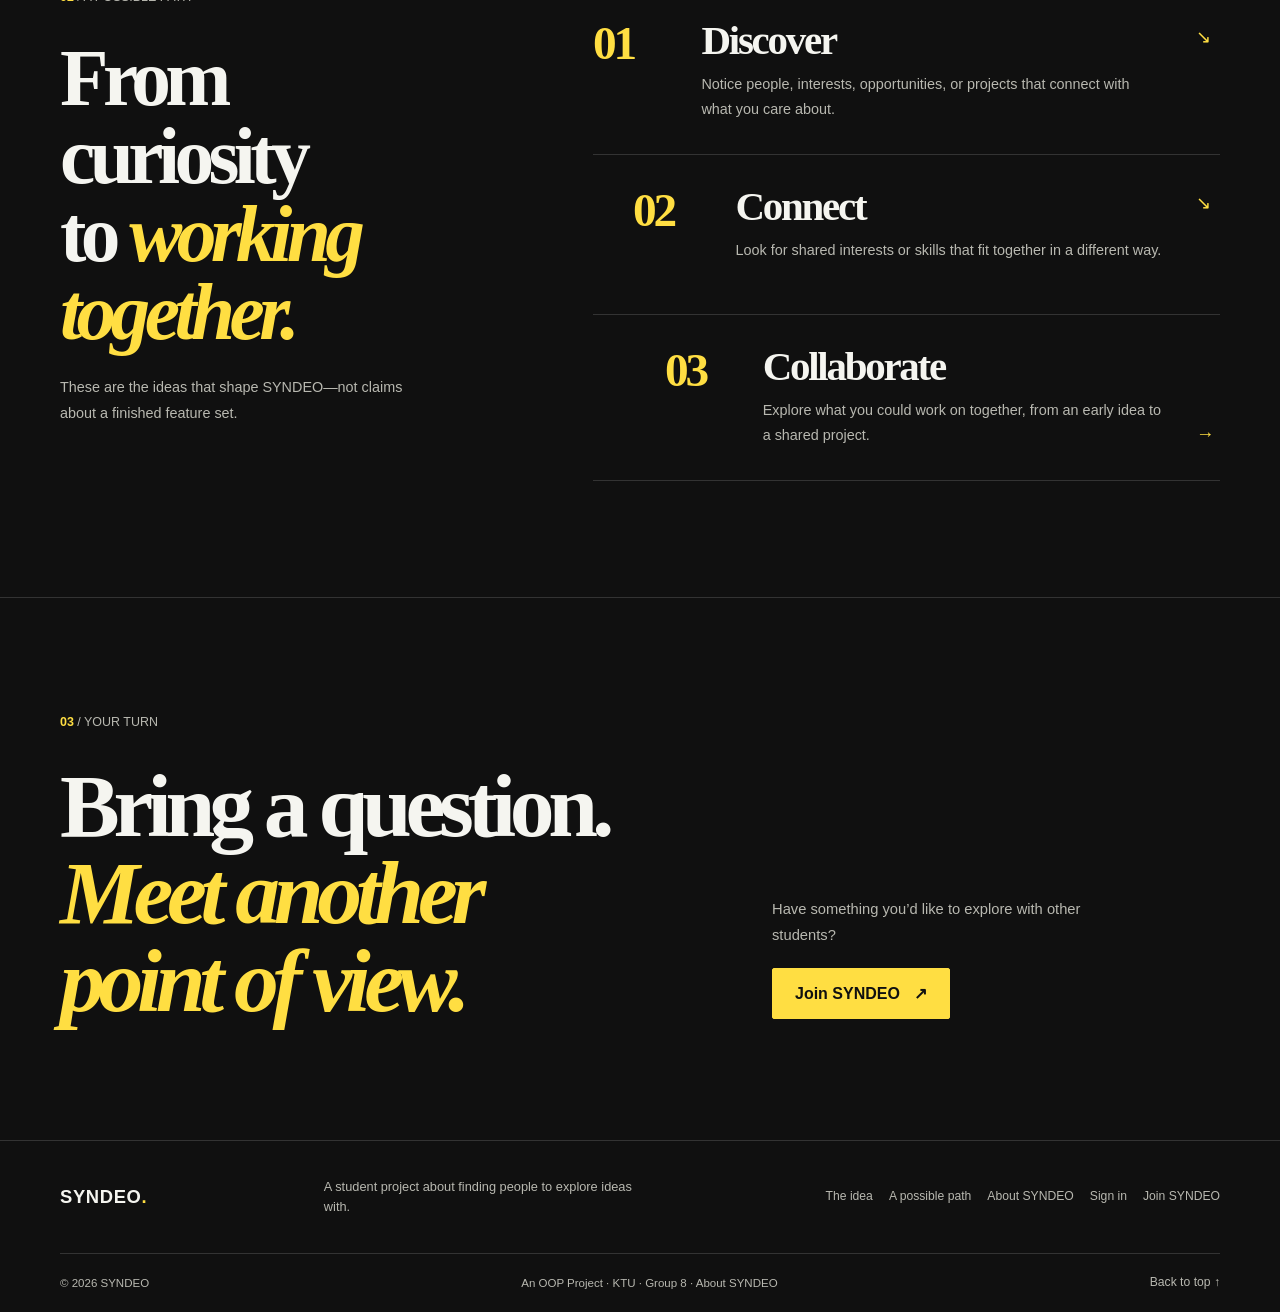
==== commit 8ab3ae30: "Add Spring Boot backend and update SYNDEO frontend" ====
--- a/frontend/index.html
+++ b/frontend/index.html
@@ -10,12 +10,14 @@
   >
   <meta name="theme-color" content="#101010">
   <title>SYNDEO — Find people to make things with</title>
+  <link rel="icon" type="image/svg+xml" href="assets/syndeo-mark.svg">
   <link rel="stylesheet" href="css/style.css">
   <link rel="stylesheet" href="css/landing.css">
   <script src="js/landing.js" defer></script>
   <script src="js/page-transitions.js" defer></script>
 </head>
 
+  
 <body class="landing-page" id="top">
   <!-- Compact navigation keeps the main destinations available without JavaScript. -->
   <header class="landing-header">
@@ -24,6 +26,7 @@
       <div class="landing-nav-links">
         <a href="#idea">The idea</a>
         <a href="#path">How it could work</a>
+        <a href="pages/about.html" data-page-transition>About</a>
         <a href="pages/login.html" data-page-transition>Sign in</a>
         <a class="landing-nav-cta" href="pages/register.html" data-page-transition>Join SYNDEO <span aria-hidden="true">↗</span></a>
       </div>
@@ -161,12 +164,14 @@
       <nav class="footer-links" aria-label="Footer navigation">
         <a href="#idea">The idea</a>
         <a href="#path">A possible path</a>
+        <a href="pages/about.html" data-page-transition>About SYNDEO</a>
         <a href="pages/login.html" data-page-transition>Sign in</a>
         <a href="pages/register.html" data-page-transition>Join SYNDEO</a>
       </nav>
     </div>
     <div class="container footer-bottom">
       <span>© 2026 SYNDEO</span>
+      <span>An OOP Project · KTU · Group 8 · <a href="pages/about.html" data-page-transition>About SYNDEO</a></span>
       <a href="#top" class="footer-back-to-top">Back to top ↑</a>
     </div>
   </footer>
--- a/frontend/css/style.css
+++ b/frontend/css/style.css
@@ -147,6 +147,28 @@
     calc(100% - var(--page-gutter) * 2)
   );
   margin-inline: auto;
+}
+
+.site-credit {
+  display: flex;
+  flex-wrap: wrap;
+  align-items: center;
+  justify-content: center;
+  gap: 0.35rem 0.8rem;
+  padding: 1.1rem var(--page-gutter);
+  border-top: 1px solid var(--color-border);
+  color: var(--color-text-muted);
+  font-size: 0.78rem;
+  text-align: center;
+}
+
+.site-credit a {
+  color: var(--color-accent);
+  text-underline-offset: 0.2em;
+}
+
+.site-credit a:hover {
+  text-decoration: underline;
 }
 
 .section {
